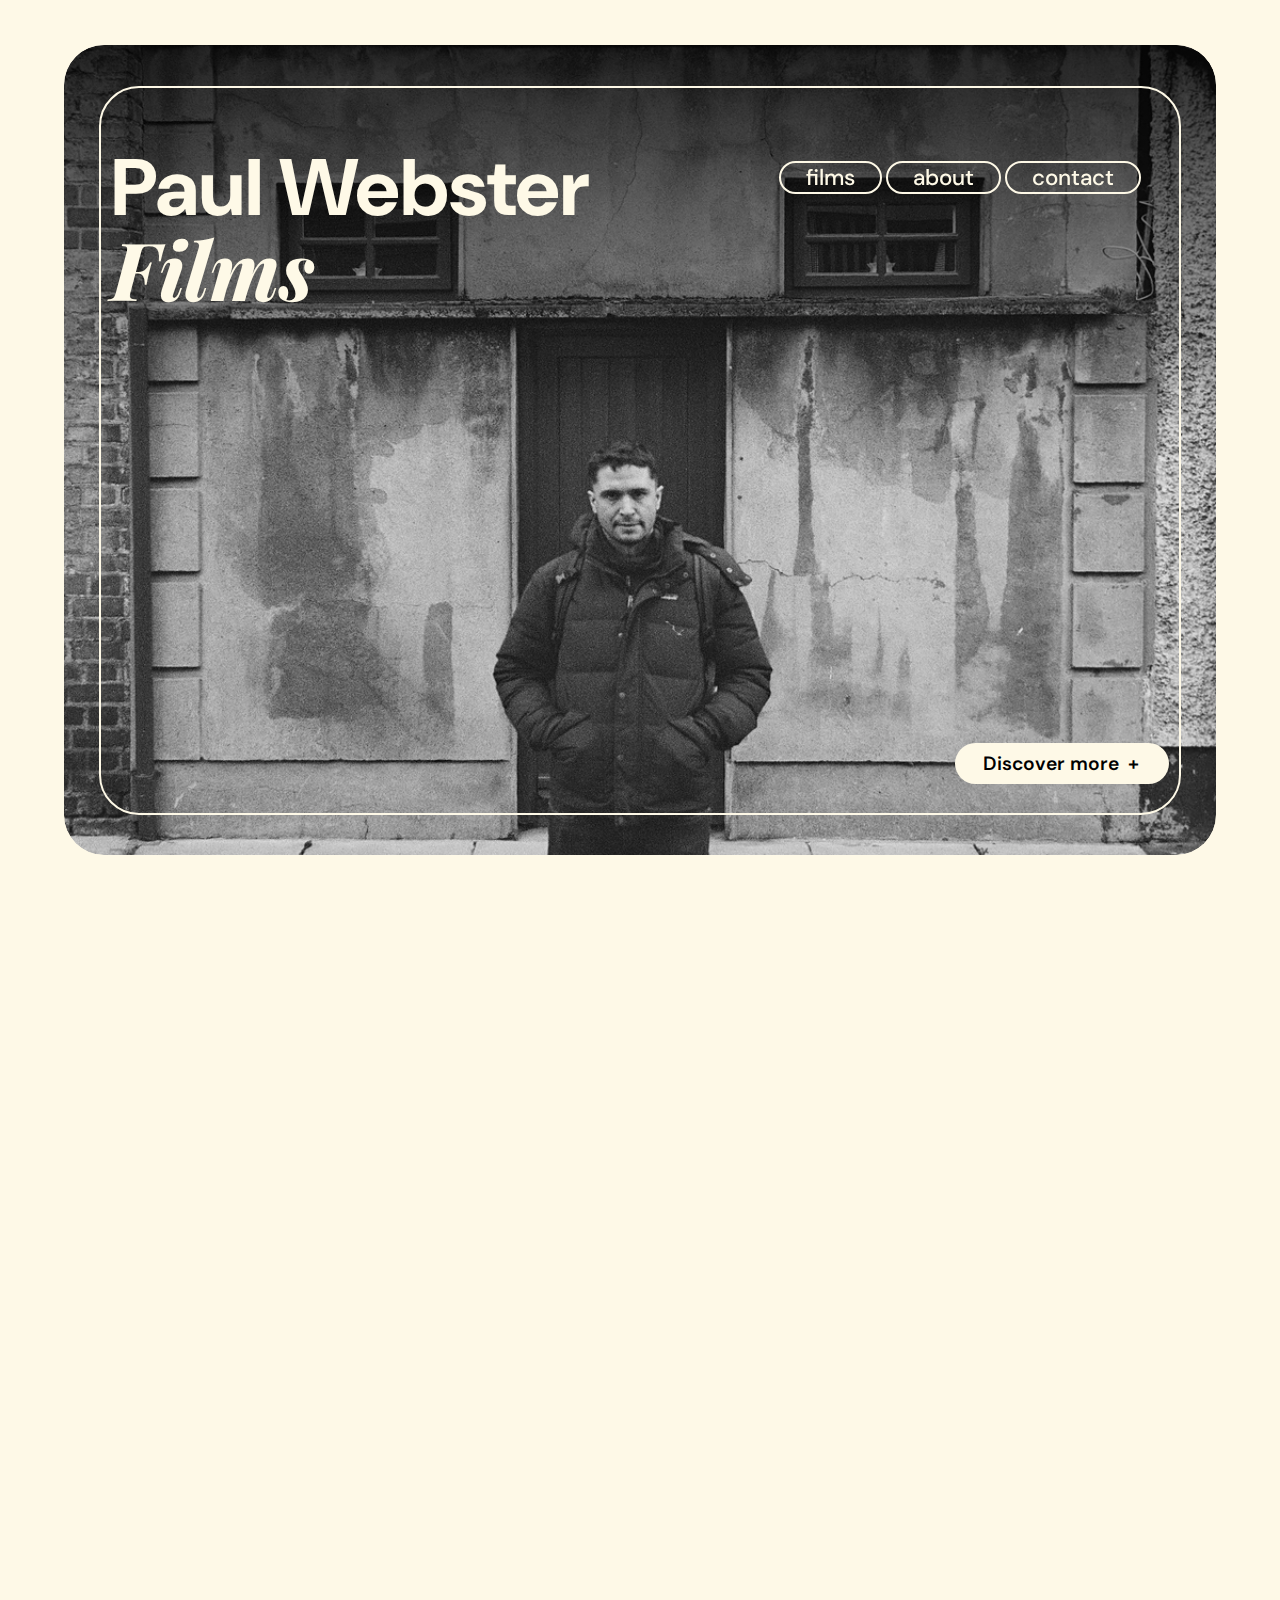
==== index.html @ f049ff62 "4June24 Pages" ====
<!DOCTYPE html>
<html lang="en">
<head>
    <meta charset="UTF-8">
    <meta name="viewport" content="width=device-width, initial-scale=1.0">
    <title>Paul Webster Films | Irish filmmaker</title>
    <link rel="icon" type="image/svg+xml" href="/images/favicon.svg">
    <link rel="icon" sizes="72x72" href="/images/favicon.png">
    <link rel="stylesheet" href="css/main.css">
    <link rel="stylesheet" href="/css/fadein.css">
    <link rel="stylesheet" href="/css/magnific-popup.css">
    <link rel="stylesheet" href="/css/portfolio.css">
    <script src="https://ajax.googleapis.com/ajax/libs/jquery/3.5.1/jquery.min.js"></script>
    <meta property="og:site_name" content="Paul Webster Films">
    <meta property="og:title" content="Paul Webster Films | Irish filmmaker">
    <meta property="og:description" content="Paul Webster Films | Irish filmmaker">
    <meta property="og:image" itemprop="image" content="http://paulwebsterfilms.com/images/tile.jpg">
    <meta property="og:image:type" content="image/jpeg">
    <meta property="og:image:width" content="300">
    <meta property="og:image:height" content="300">
    <meta property="og:url" content="https://paulwebsterfilms.com">
</head>

<body> 

    <div class="container-home heroFade">
        <div class="container-hero">
            <div class="container-hero-inside">
                <div class="logo-box heroFadeUp"><h1>Paul Webster <span>Films</span></h1></div> 
                <header class="sticky heroFadeUp">
                    <div>
                        <a href="/index.html" class="smoothscroll">
                            
                        </a>
                    </div>
                    <nav>
                        <div id="menuToggle">
                            <input type="checkbox" class="toggle">
                            <span>+</span>
                            <ul class="show-desktop hide-mobile black" id="nav">
                                <li><a href="/films.html" class="hover-fill">films</a></li>
                                <li><a href="/about.html" class="hover-fill">about</a></li>   
                                <li><a href="/contact.html" class="button-menu">contact</a></li>
                            </ul>
                        </div>
                    </nav>
                </header>
                <div class="hero-button heroFadeUp"><a href="#intro" class="button button-filled button-arrow smoothscroll">Discover <span>more</span></a></div>
            </div>         
            <div class="hero-image hero-image-frame heroShapeFade">
                <img src="/images/Paul_Webster_Films.webp" alt="Paul Webster" width="30" height="30">
            </div>
            
        </div>
    </div>

    <div class="block-half container-short container-flex" id="intro">
        <div>
            <p class="fadeIn">Paul Webster is an Irish writer, director and producer of documentary and drama.</p>
            <p class="fadeIn">He is driven to make entertaining, fun, and touching films about real people that connect with audiences in a meaningful way.</p>
            <div class="fadeIn"><a href="/about.html" class="button button-arrow">about Paul</a></div>
        </div>
    </div>

    <div class="container block-half" id="showcase">
        <div class="container-short">
            <h3 class="center fadeUp">some <span>highlights</span></h3>
        </div>
        <div class="popup-gallery">

            <div class="portfolio-item fadeUp">
                <div class="item-wrap">                                                           
                    <a href="#canine" title="">
                    <img alt="Canine - Paul Webster Films" src="images/films_canine.webp" loading="lazy">
                    <div class="overlay-lower">
                        <div class="portfolio-item-meta"><h3>Canine (2023)</h3></div>
                    </div>
                    
                    <div class="icon-plus"></div>
                    <div class="overlay">
                        <div class="portfolio-item-meta">
                            <p>Award-winning short documentary.</p>
                        </div>
                    </div>
                </a>
                </div>
            </div> <!-- item end -->
            <div class="portfolio-item fadeUp">
                <div class="item-wrap">
    
                <a href="#housing" title="">
                    <img src="images/films_housing.webp" alt="100 Bliain de Thicíocht (2023) - Paul Webster Films" loading="lazy">
                    <div class="overlay-lower">
                        <div class="portfolio-item-meta"><h3>100 Bliain de Thithíocht (2023)</h3></div>
                    </div>
                    <div class="icon-plus"></div>
                    <div class="overlay">
                        <div class="portfolio-item-meta">
                            <p>70 minute documentary film.</p>
                        </div>
                    </div>
                </a>
    
                </div>
                </div> <!-- item end -->
                <div class="portfolio-item fadeUp">
                    <div class="item-wrap">
                    <a href="#cuan" title="">
                        <img alt="An Cuan 2022 - Paul Webster Films" src="images/films_an_cuan.webp" loading="lazy">
                        <div class="overlay-lower">
                            <div class="portfolio-item-meta"><h3>An Cuan (2022)</h3></div>
                        </div>
                        <div class="icon-plus"></div>
                        <div class="overlay">
                            <div class="portfolio-item-meta">
                                <p>4 x 1-hour nature series.</p>
                            </div>
                        </div>
                    </a>
                </div>
            </div> <!-- item end -->

        </div>
        <div class="button-holder fadeIn"><a href="/films.html" class="button button-arrow">see all films</a></div>
                </div>


            <!-- Modal Popup -->

            <div id="canine" class="popup-modal mfp-hide">
            <div class="iframe-container">
                <iframe class="responsive-iframe" loading="lazy" width="560" height="315" src="https://player.vimeo.com/video/842571429?h=f2ab2872e1" title="video player" frameborder="0" allowfullscreen></iframe> 
            </div>
                <div class="description-box">
                    <h3>Canine (2023)</h3>
                    <p>Short documentary written, produced & directed by Paul Webster. Winner of Audience Award for Best Short Film at the Cork International Film Festival 2023 and selected for Tribeca Film Festival 2024.</p>
                    <p>The life of an elite tracking dog as he is trained in Ireland then deployed to protect black rhino from ruthless poachers in Africa.</p>
                </div>        
            </div><!-- modal-canine End -->

            <div id="housing" class="popup-modal mfp-hide">
            <div class="iframe-container">
                <iframe class="responsive-iframe" loading="lazy" width="560" height="315" src="https://player.vimeo.com/video/873985863?h=f2ab2872e1" title="video player" frameborder="0" allowfullscreen></iframe> 
            </div>      
            <div class="description-box">
                    <h3>100 Bliain de Thithíocht | 100 Years of Housing (2023)</h3>
                    <p>70 minute documentary film directed by Paul Webster exploring 100 Years of Housing in Ireland. </p>
                </div>        
            </div><!-- modal-housing End -->

            <div id="cuan" class="popup-modal mfp-hide">
                <div class="iframe-container">
                    <iframe class="responsive-iframe" loading="lazy" width="560" height="315" src="https://player.vimeo.com/video/780711991?h=f2ab2872e1" title="video player" frameborder="0" allowfullscreen></iframe> 
                </div>      
                <div class="description-box">
                        <h3>Cuan (2022)</h3>
                        <p>An Cuan is a 4 x 1-hour long nature series that explores the Dublin Bay Biosphere.  This is a unique urban area where nature and humanity at times live in harmony and at others battle to co-exist.</p>
                        <p>Written & Directed by Paul Webster.</p>
                    </div>        
                </div><!-- modal-cuan End -->

              

    <div class="container-short block-half container-flex container-flex-between" id="contact">
                <div><h2 class="fadeUp">Have an idea?</h2>
                    <a href="/contact.html"><h2 class="fadeUp"><span>Get in touch.</span></h2></a></div>
                <div class="button-holder fadeIn"><a href="/contact.html" class="button button-arrow">contact</a></div>
    </div>    


    <div class="footer">
        <div class="footer-container container">
            <div class="fadeUp"><h3>Paul Webster <span>Films</span></h3></div> 
            <div class="copyright scroll-reveal fadeUp">
                <p>© 2024</p>
            </div>
            <div class="copyright scroll-reveal fadeUp">
                <p>Designed & built with ❤ by <a href="http://www.paprika.ie">Paprika Creative</a></p>
            </div>
        </div>
    </div>

    <script>
        $('#menuToggle li a').on('click', function(){
            $('.menuToggle input[name="menuTog"]').prop('checked', false);
        });
    </script>

    <script src="https://cdnjs.cloudflare.com/ajax/libs/jquery/3.5.1/jquery.min.js"></script>
    <script src="js/magnific-popup.js"></script>
    <script src="js/init.js"></script>
    <script src="js/fadein.js"></script>

</body>
</html>
---- css/main.css ----
@import url('https://fonts.googleapis.com/css2?family=Playfair+Display:ital,wght@0,400..900;1,400..900&display=swap');
@import url('https://fonts.googleapis.com/css2?family=DM+Sans:wght@100;200;300;400;500;600;700;800;900;1000&display=swap');



:root {
    --primary-colour: #000;
    --secondary-colour: #FFC52B;
    --highlight-colour: #D62828;
    --white-colour: #FEF9E7;
    --black-colour: #000;
    --primary-font: 'DM Sans';
    --secondary-font: 'Playfair Display';
}


html {
    margin: 0;
    max-width: 3000px;
    background-color: var(--white-colour);
    scroll-behavior: smooth;
}

body  {
    margin: 0;
    font-family: var(--primary-font), sans-serif;
    background: var(--white-colour);
    color: var(--primary-colour);
    margin: 0; padding: 0px;
    background-color: var(--white-colour);
}

.container-full {
    padding: 0;
    margin-right: 0;
    margin-left: 0;
}

input, textarea, button, select, a {
  -webkit-tap-highlight-color: rgba(0,0,0,0);
  cursor: pointer;
  color: inherit;
  text-decoration: none;

}

a img {
    -webkit-tap-highlight-color: rgba(0,0,0,0);
    text-decoration: none;
}

p {
    font-size: 1em;
    line-height: 1em;
    font-weight: 500;
    font-family: var(--primary-font), sans-serif;
}

p span { font-family: var(--secondary-font); font-style: italic;}

h1 { font-weight: 800; font-size: 3em; line-height: 1em;}

h1 span { font-family: var(--secondary-font); font-style: italic;}

h2 {font-weight: 800; font-size: 3em; line-height: .4em;}

h2 span {font-family: var(--secondary-font); font-style: italic;}

a h2:hover{
    text-decoration: underline;
    text-decoration-style: wavy ;
    transition: .2s;
}

h3 { font-weight: 500; font-size: 2em;}

h3 span {font-family: var(--secondary-font); font-style: italic;}

.hide-mobile {
    transition: 400ms ease-in-out;
    transform: translate(110%,0);
    height: 100%;
    box-shadow: 3px 4px 8px 3px rgba(0, 0, 0, 0.1);
    border-radius: 10%;
}

.hide-mobile li {
    opacity: 0;
    transition: 0.2s;
    transform: translateY(50px);
    
} 

header {
    display: flex;
    justify-content: space-between;
    justify-items: space-between;
    margin: 0 auto 0 auto;
    max-width: 2000px;
}

header .black {
    color: var(--black-colour)!important;
}

.sticky {
    position: relative;
    top: 0;
    right: 0;
    width: 100%;
    z-index: 50;
}

.menu {
    width: 25px;
    margin-top: 1em;
    margin-right: 1em;
}

#menuToggle {
    display: flex;
    flex-direction: column;
    position: relative;
    top: 0;
    left: 25px;
    margin-right: 50px;
    margin-top: 30px;
    z-index: 50;
    -webkit-user-select: none;
    user-select: none;
  }
  
  #menuToggle input
  {
    display: flex;
    width: 4em;
    height: 4em;
    position: absolute;
    cursor: pointer;
    opacity: 0;
    z-index: 55;
    margin-right: 10px;
  }
  
  #menuToggle span
  {
    display: block;
    margin-top: -10px;
    font-size: 4em;
    position: relative;
    color: var(--white-colour);
    outline: var(--white-colour);
    z-index: 50;
    transition: transform 0.5s cubic-bezier(0.77,0.2,0.05,1.0),
                opacity 0.55s ease;
  }

  .black #menuToggle span {
    color: var(--black-colour);
  }
  
  
  #menuToggle input:checked ~ span
  {
    opacity: 1;
    color: var(--black-colour);
    transform: rotate(135deg);
  }
  

  #menuToggle input:checked ~ .hide-mobile
  {
    opacity: 1;
    transition: all 1s cubic-bezier(0.23, 1, 0.32, 1); 
    transform: translate(0);
    border-radius: 0;
    height: 100%;
  }

 #menuToggle input:checked ~ .hide-mobile li
  {
    opacity: 1;
    transition: 1s cubic-bezier(0.23, 1, 0.32, 1); 
    transform: translateY(0);
    transition-delay: 1s;
  }

  #menuToggle input:checked ~ .hide-mobile li:nth-child(1) {
    transition-delay: 0.2s;
  }
  #menuToggle input:checked ~ .hide-mobile li:nth-child(2) {
    transition-delay: 0.4s;
  }
  #menuToggle input:checked ~ .hide-mobile li:nth-child(3) {
    transition-delay: 0.6s;
  }
  #menuToggle input:checked ~ .hide-mobile li:nth-child(4) {
    transition-delay: 0.8s;
  }

  #menuToggle input:checked ~ .hide-mobile li:nth-child(5) {
    transition-delay: 1s;
  }

nav {
    display: block;
}

nav ul {
    position: fixed;
    width: 100%;
    right: 0;
    top: 0;
    bottom: 0;
    background: var(--white-colour);
    color: var(--black-colour);
    z-index: 7;
    text-align: left;
    padding-top: 100px;
    height: 100%; 
    font-family: var(--primary-font), sans-serif;
    list-style-type: none;
    margin-top: 0;
}

nav ul li {
    width: 100%;
    margin-left: 20px;
    text-decoration: none;
}

nav ul li a {
    text-decoration: none;
    display: block;
    padding: .8em 10px;
    text-align: left;
    font-weight: 500;
    font-size: 1.4em;
}

nav ul li a:hover {
   text-decoration: underline;
   text-decoration-style: wavy;
}

.logo-box {
    position: absolute;
    left: 1%;
    top: 1%;
    width: 300px;
    z-index: 7;
    color: var(--white-colour);
    padding: 0;
    margin: 0;
    mix-blend-mode: exclusion;
}

.logo-box h1 {
    mix-blend-mode: exclusion;
}

.black.logo-box {
    color: var(--black-colour);
}

.container {
    padding: 0 1.2em;
    margin-right: 0.2em;
    margin-left: 0.2em;    
}

.container-short {
        max-width: 800px;
        padding: 0 1.2em;
        margin: 0 auto 0 auto
}

.container-flex {
        display: flex;
        justify-content: center;
        align-items: center;
        position: relative;
        flex-wrap: wrap;
}

.container-flex-between {
    justify-content: space-between;
}

.block-half {
    min-height: 50vh;
    margin: auto auto 3em auto;
}

.container-home {
   height: 100vh;
   display: flex;
   justify-content: center;
   align-items: center;
   background-color: var(--white-colour);
   position: relative;
}

.container-home.black {
    background-color: var(--black-colour);
}

.container-hero {
    width: 90vw;
    height: 90vh;
    overflow: hidden;
    border-radius: 40px;
    position: relative;
    max-width: 2000px;
}

.container-hero-inside {
    position: absolute;
    left: 3%;
    top: 5%;
    width: 94%;
    height: 90%;
    border-style: solid;
    border-width: 2px;
    border-color: var(--white-colour);
    border-radius: 40px;
    z-index: 100;
    padding: 0;
}

.rounded {border-radius: 20px;}

.hero-image {
    width: 90vw;
    height: 90vh;
    object-fit: contain;
    background-color: var(--black-colour);
    border-radius: 40px;
    overflow: hidden;
    position: relative;
}

.hero-image img {
    object-fit: cover;
    height: 100%;
    width: 100%;
}

.hero-image-frame::before {
    content: "";
    display: inline-block;
    background: linear-gradient(180deg, rgba(0,0,0,.8) 0%, rgba(255,255,255,0) 50%);
    position: absolute;
    width: 100%;
    height: 100%;
}

.hero-button {
    z-index: 10;
    position: absolute;
    right: 4%;
    bottom: 4%;
}


* {
    box-sizing: border-box;
}

.footer {
    width: 100%;
    height: auto;
    background-color: var(--white-colour);
    color: var(--black-colour);
    padding: 1em 0 4em 0;
}

.footer a {
    color: inherit;
}

.footer-container {
    margin: 0 5% 0 5%;
    display: flex;
    align-items: center;
    justify-content: space-between;
    flex-wrap: wrap;
}

.footer-grid {
    padding: 1em 2em 1em 2em;
    display: grid;
    gap: 30px;
    -webkit-box-flex: 1;
    flex-grow: 1;
    max-width: 54em;
    grid-template-columns: repeat(2, 1fr);

}

.footer a:hover {
    text-decoration: underline;
}

.copyright {
    text-align: center;
    font-weight: 600;
    font-size: .8em;
}

.copyright a {text-decoration: underline;}

.copyright a:hover {
   text-decoration-style: wavy !important;
   transition: all ease-in-out 2s;
}

.gradient-T-B {
    background: linear-gradient(180deg, rgba(0,0,0,1) 0%, rgba(255,255,255,0) 30%);
    width: 100%;
    height: 100%;
    position: absolute;
    top: 0;
}

.grid-two {
    display: grid;
    gap: 8px;
    grid-template-columns: repeat(1, 1fr);
    overflow: hidden;
    height: 100%;
    width: 100%;
    -webkit-box-align: center;
    align-items: center;
    -webkit-box-pack: center;
    justify-content: center;
}

.grid-two img {
    object-fit: cover;
    width: 100%;
    height: 100%;
}

.popup-gallery {
    display: grid;
    column-gap: 1em;
    row-gap: 1em;
    -webkit-box-flex: 1;
    flex-grow: 1;
    grid-template-columns: repeat(1fr);
    min-height: 0;  /* NEW */
  min-width: 0;   /* NEW; needed for Firefox */
  margin: 2em auto 2em auto;
  justify-content: center;
  width: 100%;
  max-width: 90%;
}

.popup-gallery-item {
    width: 100%;
    height: 100%;
    max-width: 100%;
    aspect-ratio: 1/1;
    padding: 10px;
    cursor: pointer;
}

.popup-gallery-item img {
    width: 100%;
    height: 100%;
    object-fit: cover;
    transition: all 0.4s ease-in-out;
    border-radius: 4px;
}

.popup-gallery img:hover {
    opacity: 50%;
}

.card-description {font-family: var(--primary-font); font-weight: 600;}
.card-description span {font-weight: 400;}

.button-holder {
    text-align: center;
    cursor: pointer;
}

.button {
    text-align: center;
    text-decoration: none;
    color: var(--primary-colour);
    background-color: transparent;
    padding: 8px 28px;
    border-radius: 30px;
    margin: 0 auto auto auto;
    display: inline-block;
  -webkit-transition: 0.2s;
  transition: 0.2s;
  text-shadow:  none;
  font-weight: 600;
  border-color: var(--black-colour);
  border-width: 2px;
  border-style: solid;
  cursor: pointer;
  font-size: 1.2em;
}

.button:hover{
    /*transform: translateY(-5px); */
  -webkit-transition: 0.2s;
  transition: 0.2s;
  background-color: var(--black-colour);
  color: var(--white-colour);
  border-color: var(--black-colour);
}

.button.button-white {
    background-color: transparent;
  color: var(--white-colour);
  border-color: var(--white-colour);
}

.button.button-filled {
    background-color: var(--white-colour);
    color: var(--black-colour);
    border: var(--black-colour);
}

.button-filled:hover {
    -webkit-transition: 0.4s ease;
    transition: 0.4s ease;
    background-color: var(--black-colour);
    color: var(--white-colour);
    border-color: var(--black-colour);
}

.button-white:hover {
    -webkit-transition: 0.4s ease;
    transition: 0.4s ease;
    background-color: var(--white-colour);
    color: var(--black-colour);
    border-color: var(--white-colour);
}

.button-arrow {
    -webkit-transition: 0.4s ease;
    transition: 0.4s ease;
  }
  
  .button-arrow::after{
      content: '+';
      display: inline-block;
      width: 14px;
      cursor: pointer;
      text-decoration: none;
      padding: none;
      margin: 0 0 0 8px;
      align-items: center;  
    -webkit-transition: 0.4s ease;
    transition: 0.4s ease;
  }
  .button-arrow:hover:after {
  -webkit-transition: 0.4s ease;
  transition: 0.4s ease;
  transform: rotate(90deg);
}

.center {
    text-align: center;
}

.image-link:hover {opacity: 70%;}

.iframe-container {
    position: relative;
    overflow: hidden;
    width: 100%;
    padding-top: 56.25%; /* 16:9 Aspect Ratio (divide 9 by 16 = 0.5625) */
}

.responsive-iframe {
    position: absolute;
    top: 0;
    left: 0;
    bottom: 0;
    right: 0;
    width: 100%;
    height: 100%;
}

.pageTitle {
    margin-top: 200px;
}

.hero-carousel {
    display: inline-block;
    width: 100%;
    height: 400px;
    max-height: 100%;
    z-index: 0;
    border-radius: 20px 20px 20px 20px;
    overflow: hidden;
}

.carousel-cell {
    height: 100%;
}

.carousel {
    background: transparent;
    height: 100%;
    width: 100%;
    border-radius: 10px;
  }
  
  .carousel img {
    display: block;
    object-fit: cover;
    overflow: hidden;
    height: 100%;
    width: auto;
    border-radius: 20px;
}

.form-full {
    margin: 0 auto 0 auto;
    padding: 1em;
  }

  .form-container {
    width: 100%;
    max-width: 700px;
      /*margin-top:90px;
    margin-bottom: 30px;*/
    display: block;
  }
  .form-row label{
    font-family: var(--primary-font);
    font-weight: 500;
    margin-bottom: 2em;
    font-size: 1.4em;
  }
    .input-field {
        border-style: solid;
        border-color: var(--black-colour);
        border-radius: 4px;
        border-width: .1px;
        padding: 0.2em;
        margin-left: 4em;
        margin-bottom: 2em;
        font-family: var(--secondary-font);
        font-size: 2em;
        background-color: transparent;
    }

    ::placeholder {
        font-family: var(--primary-font);
        font-size: 1.2em;
        color: var(--black-colour);
    }

    .project {
        width: 100%;
        max-width: 1000px;
        height: 300px;
        vertical-align: top;
        max-width: 100%;
        margin-left: 0;
        margin-top: 1em;
        padding: 1em;
    }

    .place {
        font-family: 'DM Sans';
        font-size: 1.2em;
    }



@media only screen and (min-width: 650px) { 
    .hide-desktop {
        display: none;
    }
    .show-mobile {
        display: block;
    }

    .hero-button {
        right: 1%;
    }
}

@media only screen and (min-width: 900px) {
    p { font-size: 1.4em;
        line-height: 1em;}
    nav {
        margin: 0;
        margin-top: 4%;
        margin-right: 4%;
        display: block;
    }
    nav ul {
        position: relative;
        background: none;
        height: 0em;
        display: inline-block;
        object-position: right;
        padding-top: 0;
        padding-right: 0;
        margin: 0;
        width: 100%;
    }
    
    nav ul li {
        text-align: center;
        display: inline-block;
        margin: 0;
        width: auto;
    }

    nav ul li a {
        color: var(--white-colour);
        background-color: inherit;
        text-align: center;
        margin-bottom: 0;
        font-weight: 500;
        font-size: 1.4em;
        padding: 0 25px 0 25px;
        border-style: solid;
        border-width: 2px;
        border-color: var(--white-colour);
        border-radius: 30px;  
    }

    .black nav ul li a {
        color: var(--black-colour);
        border-color: var(--black-colour);
    }

    nav ul li a:hover {
        background-color: var(--white-colour);
        color: var(--black-colour);
        text-decoration: none;
    }

    .black nav ul li a:hover{
        background-color: var(--black-colour);
        color: var(--white-colour);
        text-decoration: none;
    }

    #menuToggle {
        margin-right: 20px;
    }

    #menuToggle span{
        display: none;
    }

   #menuToggle input ~ .hide-mobile li
    {
      opacity: 1;
      transform: translateY(0);
    } 

    .hide-mobile {
        display: flex;
        box-shadow: none;
    }

    .show-desktop {
        display: block;
        opacity: 1;
        transform: translate(0);
        transition: cubic-bezier(0.075, 0.82, 0.165, 1);
    }

    .logo-box {
        width: 600px;
    }

    h1 {font-size: 5em;line-height: 1em;}
    h2 {font-size: 3.75em; line-height: .4em;}
    h3 { font-size: 2em;}

    .popup-gallery {
        max-width: 70%;
        grid-template-columns: repeat(3, 1fr);
    }
    .grid-two {
        grid-template-columns: repeat(2, 1fr);
    } 

    .hero-carousel {
        width: 100%;
        height: 100%;
        max-width: 900px;
        z-index: 0;
        right: 0;
    }

    .carousel img {
        display: block;
        object-fit: cover;
        overflow: hidden;
        width: 100%;
        height: auto;
      }
}
---- css/fadein.css ----
.visible {
  transition: all 1s ease-in-out;
}

.fadeUp {
  opacity: 0;
  transform: translate(0, 40px);
  }
  
  .fadeIn {
    opacity: 0;
    }
  
  .fadeUpDelayed {
    opacity: 0;
    transform: translate(0, 40px);
    -webkit-transition-delay: 500ms;
    -moz-transition-delay: 500ms;
    -o-transition-delay: 500ms;
    transition-delay: 500ms;
    
  }
  
  .fadeUp.visible {
  opacity: 1;
  transform: translate(0, 0); 
  }
  
  .fadeIn.visible {
    opacity: 1;
  }
  
  .fadeUpDelayed.visible {
    opacity: 1;
    transform: translate(0, 0); 
  }
  
  
  
  .fadeLeft {
    opacity: 0;
    transform: translate(40px, 0);
  }
  
  .fadeLeft.visible {
    opacity: 1;
    transform: translate(0, 0); 
  }
  
  .fadeRight {
    opacity: 0;
    transform: translate(-40px, 0);
  }
  
  .fadeRight.visible {
    opacity: 1;
    transform: translate(0, 0); 
  }
  
  .heroFade {
    animation: fadein 2s;
  }
  @keyframes fadein {
    from { opacity: 0;}
    to   { opacity: 1}
  }
  
  .heroFadeUp {
    animation: heroFadeUp 2s;
  }
  @keyframes heroFadeUp {
    from { opacity: 0; transform: translate(0, 40px);}
    to   { opacity: 1; transform: translate(0,0);}
  }
  
  .heroFadeRight {
    animation: heroFadeRight 2s;
  
  }
  @keyframes heroFadeRight {
    from { opacity: 0; transform: translate(-40px, 0); }
    to   { opacity: 1; transform: translate(0,0);}
  }
  
  .heroFadeDelayed {
    animation: fadeinDelayed 2.5s;
    -webkit-transition-delay: 500ms;
    -moz-transition-delay: 500ms;
    -o-transition-delay: 500ms;
    transition-delay: 500ms;
  }
  @keyframes fadeinDelayed {
    from { opacity: 0; transform: translate(0, 40px); }
    to   { opacity: 1; transform: translate(0,0);}
  }
  
  .truckRoll {
    opacity: 0;
    transform: translate(80px, 0);
  }
  
  .truckRoll.visible {
    opacity: 1;
    transform: translate(0, 0); 
  }
  
  .heroShapeFade {
    animation: heroShapeFade 3s;
    overflow: hidden;
  }
  
  @keyframes heroShapeFade {
    0% {clip-path: inset(50% 50% 50% 50% round 4%);}
    20% {clip-path: inset(48% 0% 48% 0% round 4%);}
    80% {clip-path: inset(0 0 0 0 round 4%);}
    100% {clip-path: inset(0 0 0 0 round 0%);}
  }
  
  
  .shapeFade {
    overflow: hidden;
  }
  
  .shapeFade.visible {
    animation: shapeFade 2s forwards;
  }
  
  @keyframes shapeFade {
    0% {clip-path: inset(50% 50% 50% 50% round 2%);}
    20% {clip-path: inset(10% 48% 10% 48% round 2%);}
    80% {clip-path: inset(0 0 0 0 round 1%);}
    100% {clip-path: inset(0 0 0 0 round 0%);}
  }
  
  .shapeFade2 {
    overflow: hidden;
  }
  
  .shapeFade2.visible {
    animation: shapeFade2 2s forwards;
  }
  
  @keyframes shapeFade2 {
    0% {clip-path: inset(50% 50% 50% 50% round 2%);}
    20% {clip-path: inset(48% 35% 48% 35% round 2%);}
    80% {clip-path: inset(0 0 0 0 round 1%);}
    100% {clip-path: inset(0 0 0 0 round 0%);}
  }
  
  .shapeCircle {
    animation: shapeCircle 0%;
  }
  
  .shapeCircle.visible {
    animation: shapeCircle 2s forwards;
  }
  
  @keyframes shapeCircle {
    0% {clip-path: circle(0% at 50% 50%);}
    20% {clip-path: circle(20% at 50% 50%);}
    80% {clip-path: circle(80% at 50% 50%);}
    100% {clip-path: circle(100% at 50% 50%);}
  }
---- css/portfolio.css ----
/*  1. Basic  ------------------------------------------------------- */

/*  5. Images  --------------------------------------------------------- */

img {
    max-width: 100%;
    height: auto;
 }
 img.pull-right { margin: 12px 0px 0px 18px; }
 img.pull-left { margin: 12px 18px 0px 0px; }

/* default
--------------------------------------------------------------- */
.row-port {
    width: 100%;
    max-width: 1800px;
    margin: 0 auto;
 }
 .row-port-portfolio {
    max-width: 1000px;
 }
 /* fixed width for IE8 */
 .ie .row-port { width: 1000px ; }
 
 .narrow .row-port { max-width: 980px; }
 
 .row-port .row-port { width: auto; max-width: none; margin: 0 -20px; }
 
 /* row clearing */
 .row-port:before,
 .row-port:after {
     content: " ";
     display: table;
 }
 .row-port:after {
     clear: both;
 }
 
 .column, .columns {
    position: relative;
    padding: 0 10px;
    min-height: 1px;
    float: left;
 }
 .column.centered, .columns.centered  {
     float: none;
     margin: 0 auto;
 }
 
 /* removed gutters */
 .row-port.collapsed > .column,
 .row-port.collapsed > .columns,
 .column.collapsed, .columns.collapsed  { padding: 0; }
 
 [class*="column"] + [class*="column"]:last-child { float: right; }
 [class*="column"] + [class*="column"].end { float: right; }
 
 /* column widths */
 .row-port .one         { width: 8.33333%; }
 .row-port .two         { width: 16.66667%; }
 .row-port .three       { width: 25%; }
 .row-port .four        { width: 33.33333%; }
 .row-port .five        { width: 41.66667%; }
 .row-port .six         { width: 50%; }
 .row-port .seven       { width: 58.33333%; }
 .row-port .eight       { width: 66.66667%; }
 .row-port .nine        { width: 75%; }
 .row-port .ten         { width: 83.33333%; }
 .row-port .eleven      { width: 91.66667%; }
 .row-port .twelve      { width: 100%; }
 
 /* Offsets */
 .row-port .offset-1    { margin-left: 8.33333%; }
 .row-port .offset-2    { margin-left: 16.66667%; }
 .row-port .offset-3    { margin-left: 25%; }
 .row-port .offset-4    { margin-left: 33.33333%; }
 .row-port .offset-5    { margin-left: 41.66667%; }
 .row-port .offset-6    { margin-left: 50%; }
 .row-port .offset-7    { margin-left: 58.33333%; }
 .row-port .offset-8    { margin-left: 66.66667%; }
 .row-port .offset-9    { margin-left: 75%; }
 .row-port .offset-10   { margin-left: 83.33333%; }
 .row-port .offset-11   { margin-left: 91.66667%; }
 
 /* Push/Pull */
 .row-port .push-1      { left: 8.33333%; }
 .row-port .pull-1      { right: 8.33333%; }
 .row-port .push-2      { left: 16.66667%; 	}
 .row-port .pull-2      { right: 16.66667%; }
 .row-port .push-3      { left: 25%; }
 .row-port .pull-3      { right: 25%;	}
 .row-port .push-4      { left: 33.33333%; }
 .row-port .pull-4      { right: 33.33333%; }
 .row-port .push-5      { left: 41.66667%; }
 .row-port .pull-5      { right: 41.66667%; }
 .row-port .push-6      { left: 50%; }
 .row-port .pull-6      { right: 50%; }
 .row-port .push-7      { left: 58.33333%; }
 .row-port .pull-7      { right: 58.33333%; }
 .row-port .push-8      { left: 66.66667%; 	}
 .row-port .pull-8      { right: 66.66667%; }
 .row-port .push-9      { left: 75%; }
 .row-port .pull-9      { right: 75%; }
 .row-port .push-10     { left: 83.33333%; }
 .row-port .pull-10     { right: 83.33333%; }
 .row-port .push-11     { left: 91.66667%; }
 .row-port .pull-11     { right: 91.66667%; }
 
 /* block grids
 --------------------------------------------------------------------- */
 .bgrid-sixths [class*="column"]   { width: 16.66667%; }
 .bgrid-quarters [class*="column"] { width: 25%; }
 .bgrid-thirds [class*="column"]   { width: 33.33333%; }
 .bgrid-halves [class*="column"]   { width: 50%; }
 
 [class*="bgrid"] [class*="column"] + [class*="column"]:last-child { float: left; }
 
 /* Left clearing for block grid columns - columns that changes width in
 different screen sizes. Allows columns with different heights to align
 properly.
 --------------------------------------------------------------------- */
 .first { clear: left; }   /* first column in default screen */
 .s-first { clear: none; } /* first column in smaller screens */
 
 /* smaller screens
 --------------------------------------------------------------- */
 @media only screen and (max-width: 900px) {
 
    /* block grids on small screens */
    .s-bgrid-sixths [class*="column"]   { width: 16.66667%; }
    .s-bgrid-quarters [class*="column"] { width: 25%; }
    .s-bgrid-thirds [class*="column"]   { width: 50%; }
    .s-bgrid-halves [class*="column"]   { width: 50%; }
 
    /* block grids left clearing */
    .first { clear: none; }
    .s-first { clear: left; }
 
 }
 
 /* mobile wide/smaller tablets
 --------------------------------------------------------------- */
 @media only screen and (max-width: 767px) {
 
    .row-port {
        width: 460px;
        margin: 0 auto;
       padding: 0;
     }
    .column, .columns {
        width: auto !important;
        float: none;
        margin-left: 0;
        margin-right: 0;
       padding: 0 30px;
    }
    .row-port .row-port { width: auto; max-width: none; margin: 0 -30px; }
 
    [class*="column"] + [class*="column"]:last-child { float: none; }
    [class*="bgrid"] [class*="column"] + [class*="column"]:last-child { float: none; }
 
    /* Offsets */
    .row-port .offset-1    { margin-left: 0%; }
    .row-port .offset-2    { margin-left: 0%; }
    .row-port .offset-3    { margin-left: 0%; }
    .row-port .offset-4    { margin-left: 0%; }
    .row-port .offset-5    { margin-left: 0%; }
    .row-port .offset-6    { margin-left: 0%; }
    .row-port .offset-7    { margin-left: 0%; }
    .row-port .offset-8    { margin-left: 0%; }
    .row-port .offset-9    { margin-left: 0%; }
    .row-port .offset-10   { margin-left: 0%; }
    .row-port .offset-11   { margin-left: 0%; }
 }
 
 /* mobile narrow
 --------------------------------------------------------------- */
 @media only screen and (max-width: 460px) {
 
    .row-port { width: auto; }
 
 }
 
 /* larger screens
 --------------------------------------------------------------- */
 @media screen and (min-width: 1200px) {
 
    .wide .row-port { max-width: 1180px; }
 
 }
 
 /* ------------------------------------------------------------------ */
 /* e. Others
 /* ------------------------------------------------------------------ */
 
 /*  1. Clearing
     (http://nicolasgallagher.com/micro-clearfix-hack/
 --------------------------------------------------------------------- */
 
 .cf:before,
 .cf:after {
     content: " ";
     display: table;
 }
 .cf:after {
     clear: both;
 }



/* ------------------------------------------------------------------ */
/* e. Portfolio Section
/* ------------------------------------------------------------------ */

#portfolio {
    margin-top: 1em;
    margin-bottom: 0;
    padding-bottom: 0;
 }
 
 /* Portfolio Content */
 #portfolio-wrapper .columns { margin-bottom: 36px; }

 .item-wrap {
    overflow: hidden;
    position: relative; 
   border-radius: 20px;
   height: 400px;
   width: 100%;
   max-height: 100%;
 }
 .portfolio-item .item-wrap a {
    display: block;
    cursor: pointer;
    height: 100%;
    width: 100%;
    overflow: hidden;
 }
 
 /* overlay */
 .portfolio-item .item-wrap .overlay {
    position: absolute;
    left: 0;
    top: 0;
    width: 100%;
    height: 100%;
 
     opacity:0;
     -moz-opacity: 0;
     filter:alpha(opacity=0);
 
    -webkit-transition: opacity 0.3s ease-in-out;
     -moz-transition: opacity 0.3s ease-in-out;
     -o-transition: opacity 0.3s ease-in-out;
     transition: opacity 0.3s ease-in-out;
 }

 .portfolio-item .overlay-lower {
   position: absolute;
   left: 0;
   top: 0;
   width: 100%;
   height: 100%;

    opacity:1;
    -moz-opacity: 1;
    filter:alpha(opacity=0);

   -webkit-transition: opacity 0.3s ease-in-out;
    -moz-transition: opacity 0.3s ease-in-out;
    -o-transition: opacity 0.3s ease-in-out;
    transition: opacity 0.3s ease-in-out;
    background: linear-gradient(0deg, rgba(0,0,0,0.8) 0%, rgba(0,0,0,0) 40%);

}
 .portfolio-item .item-wrap .link-icon {
    display: block;
    color: #fff;
    height: 30px;
    width: 30px;
    text-align: center;
 
    opacity: 0;
     -moz-opacity: 0;
     filter:alpha(opacity=0);
 
    -webkit-transition: opacity 0.3s ease-in-out;
     -moz-transition: opacity 0.3s ease-in-out;
     -o-transition: opacity 0.3s ease-in-out;
     transition: opacity 0.3s ease-in-out;
 
    position: absolute;
    top: 50%;
    left: 50%;
    margin-left: -15px;
    margin-top: -15px;
 }

 .icon-plus {
    width: 30px;
    position: absolute;
    bottom: 2%;
    right: 4%;
    z-index: 2;
   
}

.icon-plus::before {
   content: url("/images/play-button-fill-yellow.svg");
}

 .portfolio-item .item-wrap img {
    vertical-align: bottom;
 }

 .portfolio-item .portfolio-item-meta { 
    position: absolute;
    bottom: 12%;
    left: 5%;
    transform: translate(0, 20px); 
    transition: all .3s;
    padding: 0.4em;

}

 .portfolio-item .portfolio-item-meta h3 {
   color: var(--white-colour);
   margin-bottom: 0px;
   padding-bottom: 0px;
 }
 .portfolio-item .portfolio-item-meta p {
   color: var(--white-colour);
    margin-bottom: 0;
    margin-top: 0px;
    padding-top: 0px;
 }
 
 /* on hover */
 .portfolio-item:hover .overlay {
     opacity: 1;
     -moz-opacity: 1;
     filter:alpha(opacity=100);
     background-color: rgba(0, 0, 0, 0.5);
     transition: all .3s;
 }

 .portfolio-item:hover .overlay-lower {
   opacity: 0;
   -moz-opacity: 0;
   filter:alpha(opacity=0);
   transition: all .3s;
   
}

 .portfolio-item:hover .link-icon {
    opacity: 1;
     -moz-opacity: 1;
     filter:alpha(opacity=100);
 }

 .portfolio-item:hover .portfolio-item-meta {
   transform: translate(0, 0); 
 }
 
 /* popup modal */
 .popup-modal {
     max-width: 600px;
     background: var(--white-colour);
     position: relative;
     margin: 0 auto;
     border-radius: 8px;
 }

 .popup-modal iframe {
   width: 100%;

 }

 .popup-modal .description-box { padding: 12px 36px 18px 36px; }
 .popup-modal .description-box h3 {
    font-weight: 600;
   font-size: 1.4rem;
   line-height: 1em;
 }
 .popup-modal .description-box p {
    font-size: 1rem;
 }
 .popup-modal .description-box .categories {
    color: #A1A1A1;
    text-transform: uppercase;
    letter-spacing: 2px;
    display: block;
    text-align: left;
 }

 .categories img {
    height: 11px;
    opacity: 50%;
    padding-right: 7px;
 }

 .popup-modal .description-box .categories i {
    margin-right: 8px;
 }
 .popup-modal .link-box {
    padding: 18px 36px;
    background: #111;
    text-align: left;
    
 }
 .popup-modal .link-box a {
     text-transform: uppercase;
    letter-spacing: 3px;
    cursor: pointer;
 }
 .popup-modal a.popup-modal-dismiss { margin-left: 24px; }
 
 
 /* fadein/fadeout effect for modal popup
 /* ------------------------------------------------------------------ */
 
 /* content at start */
 .mfp-fade.mfp-wrap .mfp-content .popup-modal {
    opacity: 0;
    -webkit-transition: all 400ms ease-in-out;
     -moz-transition: all 400ms ease-in-out;
     -o-transition: all 400ms ease-in-out;
     -ms-transition: all 400ms ease-in-out;
    transition: all 400ms ease-in-out;
    -webkit-transform: translateY(80px);
    transform: translateY(40px);
 }
 /* content fadein */
 .mfp-fade.mfp-wrap.mfp-ready .mfp-content .popup-modal {
    opacity: 1;
    -webkit-transform: translateY(0px);
    transform: translateY(0px);
    -webkit-transition: all 400ms ease-in-out;
     -moz-transition: all 400ms ease-in-out;
     -o-transition: all 400ms ease-in-out;
     -ms-transition: all 400ms ease-in-out;
    transition: all 400ms ease-in-out;
 }
 /* content fadeout */
 .mfp-fade.mfp-wrap.mfp-removing .mfp-content .popup-modal {
    opacity: 0;
    -webkit-transform: translateY(40px);
    transform: translateY(40px);
    -webkit-transition: all 400ms ease-in-out;
     -moz-transition: all 400ms ease-in-out;
     -o-transition: all 400ms ease-in-out;
     -ms-transition: all 400ms ease-in-out;
    transition: all 400ms ease-in-out;
 }
 

.portfolio-item:hover .item-wrap img {

  -webkit-transform: scale(1.08);
  transform: scale(1.08);

  filter: blur(2px);

  -webkit-transition: 0.4s ease;
  transition: 0.4s ease;
}

.portfolio-item:hover .item-wrap .icon-plus {
 
   filter: blur(0px);
 }

.item-wrap a img {
   -webkit-transition: 0.4s ease;
   transition: 0.4s ease;
   height: 100%;
   width: 100%;;
   object-fit: cover;
}
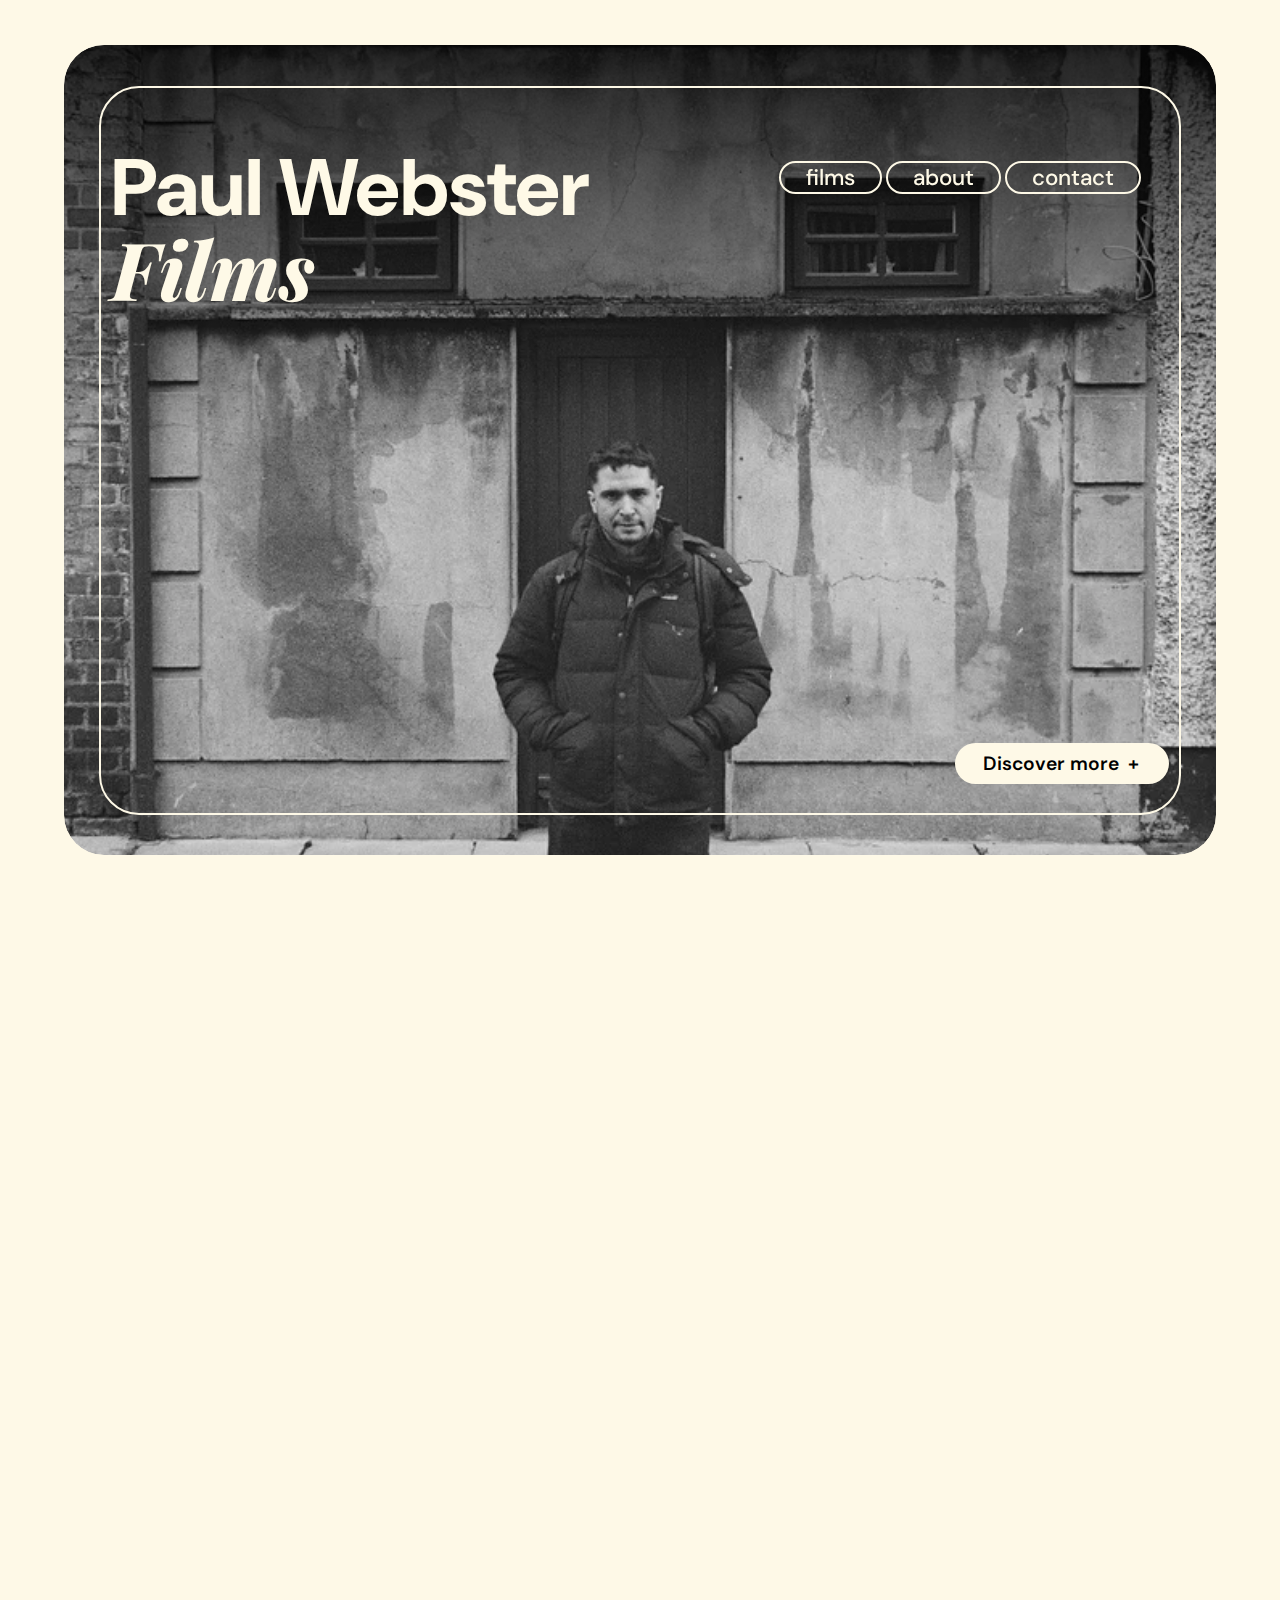
==== commit bfa0facf: "4June24 Pages v3" ====
--- a/index.html
+++ b/index.html
@@ -4,12 +4,12 @@
     <meta charset="UTF-8">
     <meta name="viewport" content="width=device-width, initial-scale=1.0">
     <title>Paul Webster Films | Irish filmmaker</title>
-    <link rel="icon" type="image/svg+xml" href="/images/favicon.svg">
-    <link rel="icon" sizes="72x72" href="/images/favicon.png">
+    <link rel="icon" type="image/svg+xml" href="images/favicon.svg">
+    <link rel="icon" sizes="72x72" href="images/favicon.png">
     <link rel="stylesheet" href="css/main.css">
-    <link rel="stylesheet" href="/css/fadein.css">
-    <link rel="stylesheet" href="/css/magnific-popup.css">
-    <link rel="stylesheet" href="/css/portfolio.css">
+    <link rel="stylesheet" href="css/fadein.css">
+    <link rel="stylesheet" href="css/magnific-popup.css">
+    <link rel="stylesheet" href="css/portfolio.css">
     <script src="https://ajax.googleapis.com/ajax/libs/jquery/3.5.1/jquery.min.js"></script>
     <meta property="og:site_name" content="Paul Webster Films">
     <meta property="og:title" content="Paul Webster Films | Irish filmmaker">
@@ -29,7 +29,7 @@
                 <div class="logo-box heroFadeUp"><h1>Paul Webster <span>Films</span></h1></div> 
                 <header class="sticky heroFadeUp">
                     <div>
-                        <a href="/index.html" class="smoothscroll">
+                        <a href="index.html" class="smoothscroll">
                             
                         </a>
                     </div>
@@ -38,9 +38,9 @@
                             <input type="checkbox" class="toggle">
                             <span>+</span>
                             <ul class="show-desktop hide-mobile black" id="nav">
-                                <li><a href="/films.html" class="hover-fill">films</a></li>
-                                <li><a href="/about.html" class="hover-fill">about</a></li>   
-                                <li><a href="/contact.html" class="button-menu">contact</a></li>
+                                <li><a href="films.html" class="hover-fill">films</a></li>
+                                <li><a href="about.html" class="hover-fill">about</a></li>   
+                                <li><a href="contact.html" class="button-menu">contact</a></li>
                             </ul>
                         </div>
                     </nav>
@@ -48,7 +48,7 @@
                 <div class="hero-button heroFadeUp"><a href="#intro" class="button button-filled button-arrow smoothscroll">Discover <span>more</span></a></div>
             </div>         
             <div class="hero-image hero-image-frame heroShapeFade">
-                <img src="/images/Paul_Webster_Films.webp" alt="Paul Webster" width="30" height="30">
+                <img src="images/Paul_Webster_Films.webp" alt="Paul Webster" width="30" height="30">
             </div>
             
         </div>
@@ -58,7 +58,7 @@
         <div>
             <p class="fadeIn">Paul Webster is an Irish writer, director and producer of documentary and drama.</p>
             <p class="fadeIn">He is driven to make entertaining, fun, and touching films about real people that connect with audiences in a meaningful way.</p>
-            <div class="fadeIn"><a href="/about.html" class="button button-arrow">about Paul</a></div>
+            <div class="fadeIn"><a href="about.html" class="button button-arrow">about Paul</a></div>
         </div>
     </div>
 
@@ -163,8 +163,8 @@
 
     <div class="container-short block-half container-flex container-flex-between" id="contact">
                 <div><h2 class="fadeUp">Have an idea?</h2>
-                    <a href="/contact.html"><h2 class="fadeUp"><span>Get in touch.</span></h2></a></div>
-                <div class="button-holder fadeIn"><a href="/contact.html" class="button button-arrow">contact</a></div>
+                    <a href="contact.html"><h2 class="fadeUp"><span>Get in touch.</span></h2></a></div>
+                <div class="button-holder fadeIn"><a href="contact.html" class="button button-arrow">contact</a></div>
     </div>    
 
 
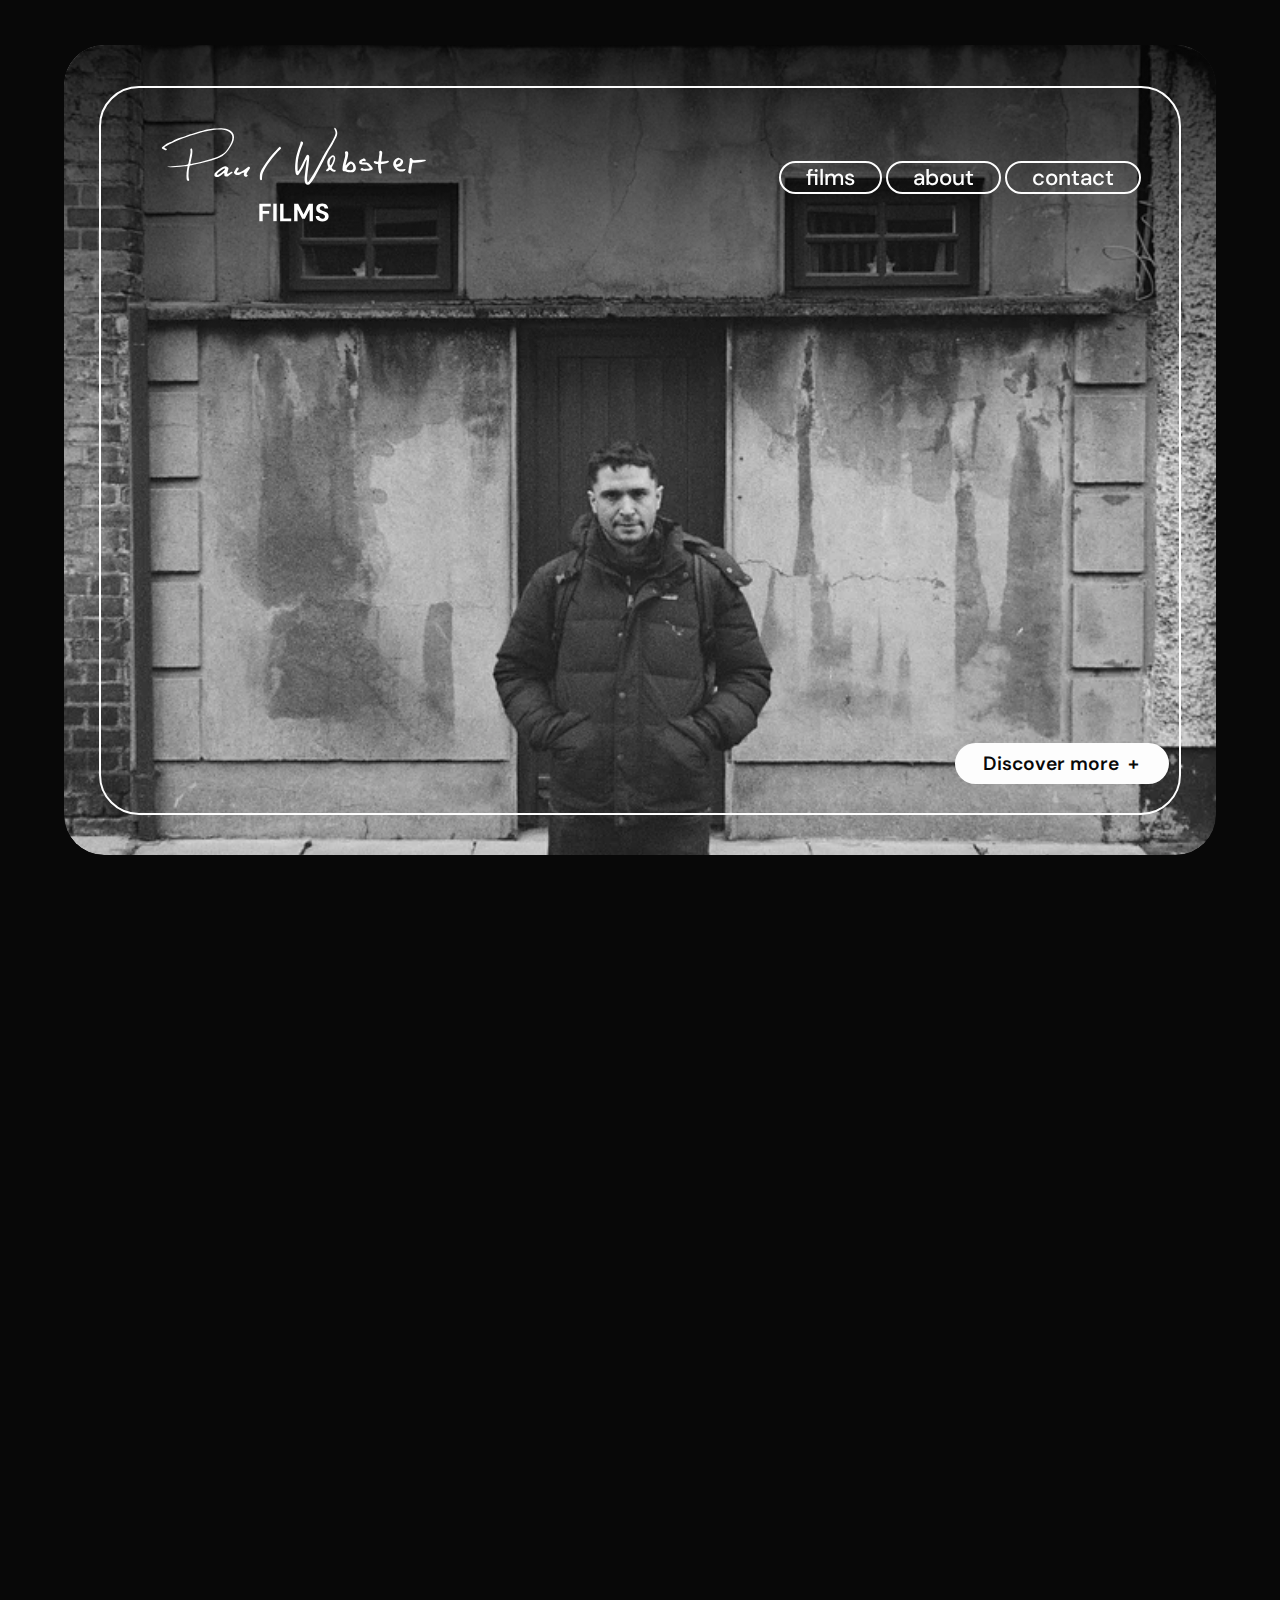
==== commit 196c861f: "10June24 Pages" ====
--- a/index.html
+++ b/index.html
@@ -26,12 +26,9 @@
     <div class="container-home heroFade">
         <div class="container-hero">
             <div class="container-hero-inside">
-                <div class="logo-box heroFadeUp"><h1>Paul Webster <span>Films</span></h1></div> 
+                <div class="logo-box heroFadeUp"></div> 
                 <header class="sticky heroFadeUp">
                     <div>
-                        <a href="index.html" class="smoothscroll">
-                            
-                        </a>
                     </div>
                     <nav>
                         <div id="menuToggle">
@@ -170,7 +167,9 @@
 
     <div class="footer">
         <div class="footer-container container">
-            <div class="fadeUp"><h3>Paul Webster <span>Films</span></h3></div> 
+            <a class="copyright scroll-reveal fadeUp" href="/index.html">
+                <div class="logo-box logo-footer"></div>
+             </a>
             <div class="copyright scroll-reveal fadeUp">
                 <p>© 2024</p>
             </div>
--- a/css/main.css
+++ b/css/main.css
@@ -4,11 +4,11 @@
 
 
 :root {
-    --primary-colour: #000;
+    --primary-colour:  #fdfdfd;
     --secondary-colour: #FFC52B;
     --highlight-colour: #D62828;
-    --white-colour: #FEF9E7;
-    --black-colour: #000;
+    --white-colour: #fdfdfd;
+    --black-colour:  rgb(8,8,8);
     --primary-font: 'DM Sans';
     --secondary-font: 'Playfair Display';
 }
@@ -17,17 +17,16 @@
 html {
     margin: 0;
     max-width: 3000px;
-    background-color: var(--white-colour);
+    background-color: var(--black-colour);
     scroll-behavior: smooth;
 }
 
 body  {
     margin: 0;
     font-family: var(--primary-font), sans-serif;
-    background: var(--white-colour);
     color: var(--primary-colour);
     margin: 0; padding: 0px;
-    background-color: var(--white-colour);
+    background-color: var(--black-colour);
 }
 
 .container-full {
@@ -62,7 +61,7 @@
 
 h1 span { font-family: var(--secondary-font); font-style: italic;}
 
-h2 {font-weight: 800; font-size: 3em; line-height: .4em;}
+h2 {font-weight: 800; font-size: 3em; line-height: 1em; margin-top: .2em; margin-bottom: .2em;}
 
 h2 span {font-family: var(--secondary-font); font-style: italic;}
 
@@ -245,22 +244,41 @@
 
 .logo-box {
     position: absolute;
-    left: 1%;
-    top: 1%;
+    left: 4%;
+    top: 4%;
     width: 300px;
     z-index: 7;
     color: var(--white-colour);
     padding: 0;
     margin: 0;
     mix-blend-mode: exclusion;
-}
-
-.logo-box h1 {
-    mix-blend-mode: exclusion;
-}
-
-.black.logo-box {
-    color: var(--black-colour);
+    transition: all cubic-bezier(0.075, 0.82, 0.165, 1) 1s;
+}
+
+.logo-box::before {
+    content: url(/images/paul-webster-wordmark-white.svg);
+    display: block;
+    width: 200px;
+    cursor: pointer;
+    z-index: 10;
+    transition: all 1s;
+}
+
+a > .logo-box:hover {
+    transform: scale(1.1);
+    transition: all cubic-bezier(0.075, 0.82, 0.165, 1) 1s;
+}
+
+.logo-box.logo-footer {
+    display: block;
+    position: relative;
+}
+
+.logo-footer.logo-box::before {
+    content: url(/images/paul-webster-wordmark-black.svg);
+    width: 160px;
+    padding: 0;
+    margin: 1em 0 1em 0;
 }
 
 .container {
@@ -297,7 +315,6 @@
    display: flex;
    justify-content: center;
    align-items: center;
-   background-color: var(--white-colour);
    position: relative;
 }
 
@@ -317,9 +334,9 @@
 .container-hero-inside {
     position: absolute;
     left: 3%;
-    top: 5%;
+    top: 3%;
     width: 94%;
-    height: 90%;
+    height: 94%;
     border-style: solid;
     border-width: 2px;
     border-color: var(--white-colour);
@@ -455,6 +472,7 @@
   justify-content: center;
   width: 100%;
   max-width: 90%;
+  transition: all 1s;
 }
 
 .popup-gallery-item {
@@ -499,7 +517,7 @@
   transition: 0.2s;
   text-shadow:  none;
   font-weight: 600;
-  border-color: var(--black-colour);
+  border-color: var(--primary-colour);
   border-width: 2px;
   border-style: solid;
   cursor: pointer;
@@ -510,9 +528,9 @@
     /*transform: translateY(-5px); */
   -webkit-transition: 0.2s;
   transition: 0.2s;
-  background-color: var(--black-colour);
-  color: var(--white-colour);
-  border-color: var(--black-colour);
+  background-color: var(--white-colour);
+  color: var(--black-colour);
+  border-color: var(--white-colour);
 }
 
 .button.button-white {
@@ -590,7 +608,7 @@
 }
 
 .pageTitle {
-    margin-top: 200px;
+    margin-top: 100px;
 }
 
 .hero-carousel {
@@ -643,7 +661,7 @@
   }
     .input-field {
         border-style: solid;
-        border-color: var(--black-colour);
+        border-color: var(--white-colour);
         border-radius: 4px;
         border-width: .1px;
         padding: 0.2em;
@@ -657,7 +675,7 @@
     ::placeholder {
         font-family: var(--primary-font);
         font-size: 1.2em;
-        color: var(--black-colour);
+        color: var(--white-colour);
     }
 
     .project {
@@ -676,6 +694,11 @@
         font-size: 1.2em;
     }
 
+    #about {
+        text-align: justify;
+        padding: 2em;
+    }
+
 
 
 @media only screen and (min-width: 650px) { 
@@ -688,6 +711,11 @@
 
     .hero-button {
         right: 1%;
+    }
+
+    .logo-box::before {
+        width: 300px;
+        transition: all 1s;
     }
 }
 
@@ -734,8 +762,8 @@
     }
 
     .black nav ul li a {
-        color: var(--black-colour);
-        border-color: var(--black-colour);
+        color: var(--white-colour);
+        border-color: var(--white-colour);
     }
 
     nav ul li a:hover {
@@ -776,17 +804,18 @@
         transition: cubic-bezier(0.075, 0.82, 0.165, 1);
     }
 
-    .logo-box {
-        width: 600px;
-    }
-
     h1 {font-size: 5em;line-height: 1em;}
-    h2 {font-size: 3.75em; line-height: .4em;}
+    h2 {font-size: 3.75em; line-height: 1em;}
     h3 { font-size: 2em;}
 
     .popup-gallery {
         max-width: 70%;
         grid-template-columns: repeat(3, 1fr);
+    }
+
+    .popup-gallery.two{
+        grid-template-columns: repeat(2, 1fr);
+        transition: all 1s;
     }
     .grid-two {
         grid-template-columns: repeat(2, 1fr);
@@ -807,4 +836,11 @@
         width: 100%;
         height: auto;
       }
+
+      .container-hero-inside {
+        left: 3%;
+        top: 5%;
+        width: 94%;
+        height: 90%;
+    }
 }--- a/css/portfolio.css
+++ b/css/portfolio.css
@@ -270,12 +270,12 @@
     -moz-transition: opacity 0.3s ease-in-out;
     -o-transition: opacity 0.3s ease-in-out;
     transition: opacity 0.3s ease-in-out;
-    background: linear-gradient(0deg, rgba(0,0,0,0.8) 0%, rgba(0,0,0,0) 40%);
+    background: linear-gradient(0deg, rgba(0,0,0,0.8) 0%, rgba(0,0,0,0) 60%);
 
 }
  .portfolio-item .item-wrap .link-icon {
     display: block;
-    color: #fff;
+    color: var(--black-colour);
     height: 30px;
     width: 30px;
     text-align: center;
@@ -376,7 +376,10 @@
 
  }
 
- .popup-modal .description-box { padding: 12px 36px 18px 36px; }
+ .popup-modal .description-box {
+   padding: 12px 36px 18px 36px; 
+color: var(--black-colour);}
+
  .popup-modal .description-box h3 {
     font-weight: 600;
    font-size: 1.4rem;
